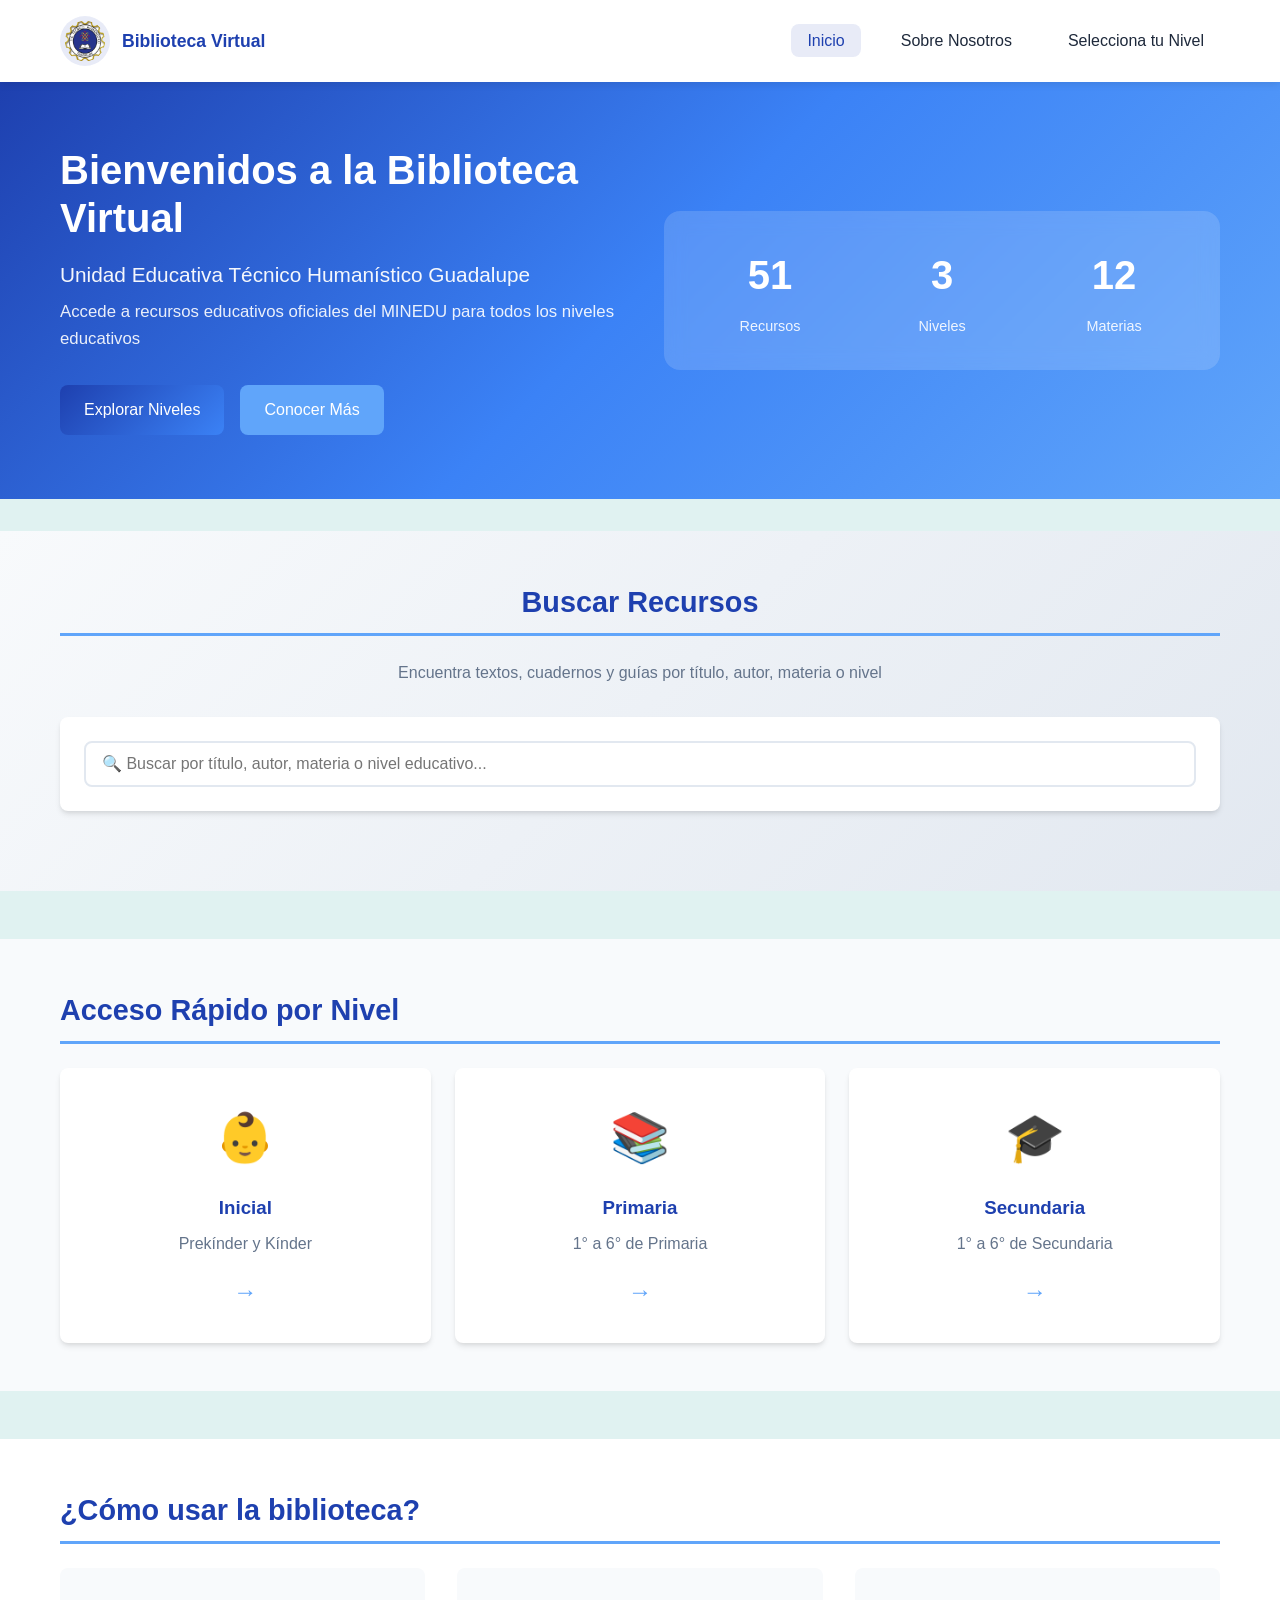
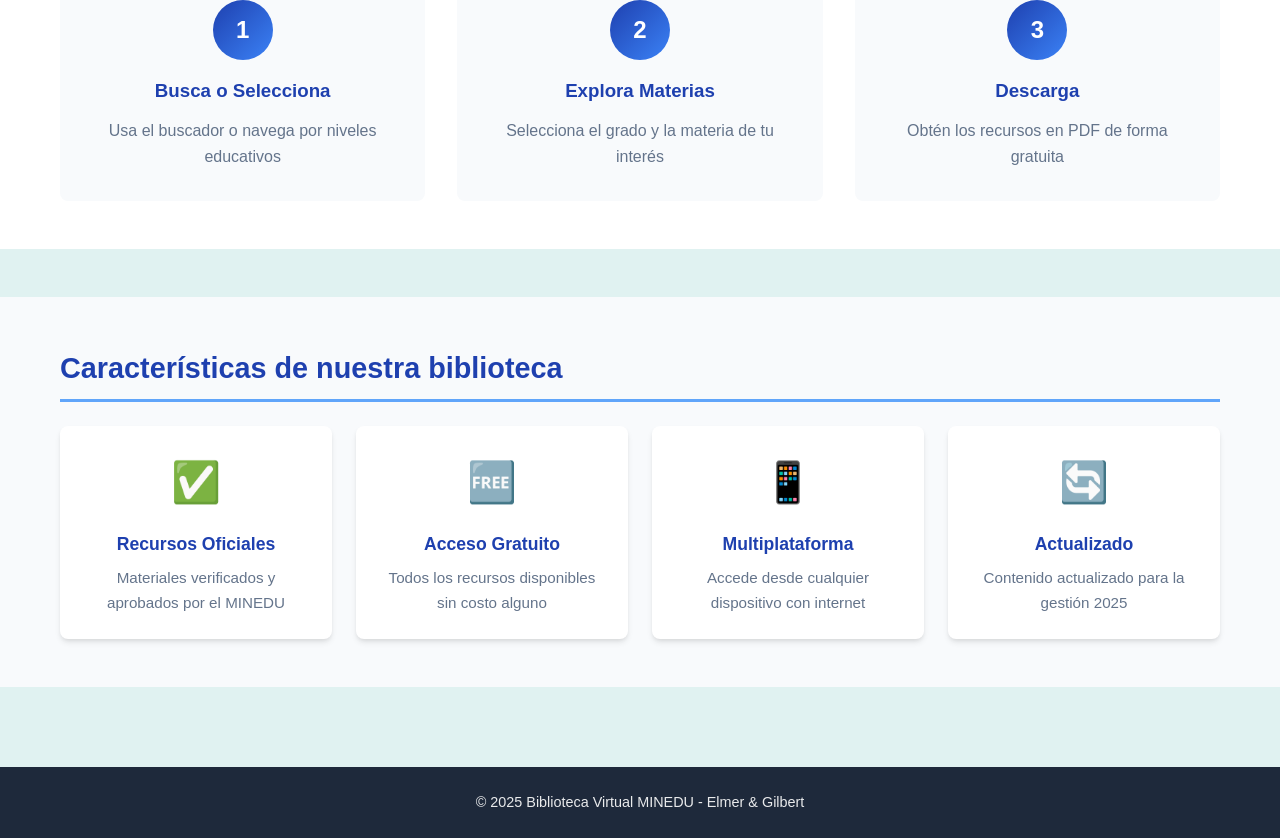
==== biblioteca-colegio/pages/inicio.html @ dfa67192 "rutas nuevas separadas" ====
<!DOCTYPE html>
<html lang="es">
<head>
    <meta charset="UTF-8">
    <meta name="viewport" content="width=device-width, initial-scale=1.0">
    <title>Inicio - Biblioteca Virtual MINEDU</title>
    <link rel="stylesheet" href="../src/css/styles.css">
    <link rel="stylesheet" href="../src/css/components.css">
    <link rel="stylesheet" href="../src/css/responsive.css">
    <link rel="stylesheet" href="../src/css/inicio.css">
</head>
<body>
    <nav class="main-nav">
        <div class="container">
            <div class="nav-content">
                <div class="brand">
                    <img src="../src/img/logocolegio.png" alt="Logo Guadalupe" class="nav-logo">
                    <span>Biblioteca Virtual</span>
                </div>
                <ul class="nav-menu">
                    <li><a href="inicio.html" class="active">Inicio</a></li>
                    <li><a href="nosotros.html">Sobre Nosotros</a></li>
                    <li><a href="selecciona-tu-nivel.html">Selecciona tu Nivel</a></li>
                </ul>
            </div>
        </div>
    </nav>

    <header class="hero-header">
        <div class="container">
            <div class="hero-content">
                <div class="hero-text">
                    <h1>Bienvenidos a la Biblioteca Virtual</h1>
                    <p class="hero-subtitle">Unidad Educativa Técnico Humanístico Guadalupe</p>
                    <p class="hero-description">Accede a recursos educativos oficiales del MINEDU para todos los niveles educativos</p>
                    <div class="hero-buttons">
                        <a href="selecciona-tu-nivel.html" class="btn btn-primary">Explorar Niveles</a>
                        <a href="nosotros.html" class="btn btn-secondary">Conocer Más</a>
                    </div>
                </div>
                <div class="hero-image">
                    <div class="stats-preview">
                        <div class="stat-item">
                            <span class="stat-number" id="totalResources">0</span>
                            <span class="stat-label">Recursos</span>
                        </div>
                        <div class="stat-item">
                            <span class="stat-number">3</span>
                            <span class="stat-label">Niveles</span>
                        </div>
                        <div class="stat-item">
                            <span class="stat-number" id="totalSubjects">0</span>
                            <span class="stat-label">Materias</span>
                        </div>
                    </div>
                </div>
            </div>
        </div>
    </header>

    <main class="main-content">
        <!-- Buscador Global -->
        <section class="search-section">
            <div class="container">
                <h2>Buscar Recursos</h2>
                <p class="section-subtitle">Encuentra textos, cuadernos y guías por título, autor, materia o nivel</p>
                <div class="search-box">
                    <input 
                        type="text" 
                        id="globalSearchInput" 
                        class="search-input" 
                        placeholder="🔍 Buscar por título, autor, materia o nivel educativo..."
                    >
                </div>
                <div id="searchResults" class="search-results-container" style="display: none;">
                    <h3>Resultados de búsqueda (<span id="resultsCount">0</span>)</h3>
                    <div class="materials-grid" id="searchResultsGrid">
                        <!-- Los resultados se cargarán dinámicamente aquí -->
                    </div>
                </div>
            </div>
        </section>

        <!-- Accesos Rápidos -->
        <section class="quick-access">
            <div class="container">
                <h2>Acceso Rápido por Nivel</h2>
                <div class="quick-grid">
                    <a href="inicial.html" class="quick-card">
                        <div class="quick-icon">👶</div>
                        <h3>Inicial</h3>
                        <p>Prekínder y Kínder</p>
                        <span class="quick-arrow">→</span>
                    </a>
                    <a href="primaria.html" class="quick-card">
                        <div class="quick-icon">📚</div>
                        <h3>Primaria</h3>
                        <p>1° a 6° de Primaria</p>
                        <span class="quick-arrow">→</span>
                    </a>
                    <a href="secundaria.html" class="quick-card">
                        <div class="quick-icon">🎓</div>
                        <h3>Secundaria</h3>
                        <p>1° a 6° de Secundaria</p>
                        <span class="quick-arrow">→</span>
                    </a>
                </div>
            </div>
        </section>

        <!-- Cómo usar -->
        <section class="how-to-use">
            <div class="container">
                <h2>¿Cómo usar la biblioteca?</h2>
                <div class="steps-grid">
                    <div class="step-card">
                        <div class="step-number">1</div>
                        <h3>Busca o Selecciona</h3>
                        <p>Usa el buscador o navega por niveles educativos</p>
                    </div>
                    <div class="step-card">
                        <div class="step-number">2</div>
                        <h3>Explora Materias</h3>
                        <p>Selecciona el grado y la materia de tu interés</p>
                    </div>
                    <div class="step-card">
                        <div class="step-number">3</div>
                        <h3>Descarga</h3>
                        <p>Obtén los recursos en PDF de forma gratuita</p>
                    </div>
                </div>
            </div>
        </section>

        <!-- Características -->
        <section class="features">
            <div class="container">
                <h2>Características de nuestra biblioteca</h2>
                <div class="features-grid">
                    <div class="feature-card">
                        <span class="feature-icon">✅</span>
                        <h3>Recursos Oficiales</h3>
                        <p>Materiales verificados y aprobados por el MINEDU</p>
                    </div>
                    <div class="feature-card">
                        <span class="feature-icon">🆓</span>
                        <h3>Acceso Gratuito</h3>
                        <p>Todos los recursos disponibles sin costo alguno</p>
                    </div>
                    <div class="feature-card">
                        <span class="feature-icon">📱</span>
                        <h3>Multiplataforma</h3>
                        <p>Accede desde cualquier dispositivo con internet</p>
                    </div>
                    <div class="feature-card">
                        <span class="feature-icon">🔄</span>
                        <h3>Actualizado</h3>
                        <p>Contenido actualizado para la gestión 2025</p>
                    </div>
                </div>
            </div>
        </section>
    </main>

    <footer class="footer">
        <div class="container">
            <p>&copy; 2025 Biblioteca Virtual MINEDU - Elmer & Gilbert</p>
        </div>
    </footer>

    <script src="../src/js/main.js"></script>
    <script src="../src/js/navigation.js"></script>
    <script src="../src/js/resources.js"></script>
    <script src="../src/js/search.js"></script>
    <script>
        // Calcular estadísticas
        document.addEventListener('DOMContentLoaded', async function() {
            await loadResources();
            
            if (resourcesData) {
                let totalMaterials = 0;
                const subjects = new Set();
                
                for (const nivel in resourcesData) {
                    for (const grado in resourcesData[nivel]) {
                        for (const materia in resourcesData[nivel][grado]) {
                            subjects.add(materia);
                            const materialesArray = resourcesData[nivel][grado][materia].materiales;
                            totalMaterials += materialesArray.length;
                        }
                    }
                }
                
                animateNumber(document.getElementById('totalResources'), totalMaterials);
                animateNumber(document.getElementById('totalSubjects'), subjects.size);
            }
        });

        function animateNumber(element, target) {
            if (!element) return;
            let current = 0;
            const increment = Math.ceil(target / 50);
            const timer = setInterval(() => {
                current += increment;
                if (current >= target) {
                    element.textContent = target;
                    clearInterval(timer);
                } else {
                    element.textContent = current;
                }
            }, 30);
        }
    </script>
</body>
</html>
---- biblioteca-colegio/src/css/styles.css ----
/* Reset y estilos base */
* {
    margin: 0;
    padding: 0;
    box-sizing: border-box;
}

:root {
    --primary-color: #1e40af;
    --secondary-color: #3b82f6;
    --accent-color: #60a5fa;
    --dark-color: #1e293b;
    --light-color: #f8fafc;
    --gray-color: #64748b;
    --success-color: #10b981;
    --warning-color: #f59e0b;
    --danger-color: #ef4444;
    --border-radius: 8px;
    --box-shadow: 0 4px 6px -1px rgba(0, 0, 0, 0.1), 0 2px 4px -1px rgba(0, 0, 0, 0.06);
    --transition: all 0.3s ease;
}

body {
    font-family: 'Segoe UI', Tahoma, Geneva, Verdana, sans-serif;
    line-height: 1.6;
    color: var(--dark-color);
    background-color: #e0f2f1;
    min-height: 100vh;
    display: flex;
    flex-direction: column;
}

.container {
    max-width: 1200px;
    margin: 0 auto;
    padding: 0 20px;
}

/* Header */
.header {
    background: linear-gradient(135deg, #1e40af 0%, #3b82f6 100%);
    color: white;
    padding: 2rem 0;
    box-shadow: var(--box-shadow);
}

.header h1 {
    font-size: 2rem;
    margin-bottom: 0.5rem;
    font-weight: 700;
}

.header .subtitle {
    font-size: 1rem;
    opacity: 0.9;
    font-weight: 300;
}
.header-content {
    display: flex;
    align-items: center;
    gap: 1.5rem;
}

.header-logo {
    width: 80px;
    height: 80px;
    object-fit: contain;
    background-color: rgba(255, 255, 255, 0.9);
    border-radius: 50%;
    padding: 0.5rem;
    box-shadow: 0 4px 6px rgba(0, 0, 0, 0.1);
}

.header-text {
    flex: 1;
}



/* Breadcrumb */
.breadcrumb {
    background-color: white;
    padding: 1rem 0;
    border-bottom: 1px solid #e2e8f0;
    font-size: 0.9rem;
}

.breadcrumb a {
    color: var(--primary-color);
    text-decoration: none;
    transition: var(--transition);
}

.breadcrumb a:hover {
    color: var(--secondary-color);
    text-decoration: underline;
}

.breadcrumb span {
    color: var(--gray-color);
}

/* Main Content */
.main-content {
    flex: 1;
    padding: 2rem 0;
}

section {
    margin-bottom: 3rem;
}

section h2 {
    font-size: 1.8rem;
    color: var(--primary-color);
    margin-bottom: 1.5rem;
    padding-bottom: 0.5rem;
    border-bottom: 3px solid var(--accent-color);
}

/* About Section */
.about-section {
    background-color: white;
    padding: 2rem;
    border-radius: var(--border-radius);
    box-shadow: var(--box-shadow);
    margin-bottom: 2rem;
}

.about-section p {
    margin-bottom: 1rem;
    color: var(--gray-color);
    text-align: justify;
}

.about-section strong {
    color: var(--primary-color);
}

/* Grids */
.levels-grid,
.courses-grid,
.subjects-grid {
    display: grid;
    grid-template-columns: repeat(auto-fit, minmax(280px, 1fr));
    gap: 1.5rem;
    margin-bottom: 2rem;
}

/* Cards */
.level-card,
.course-card,
.subject-card {
    background-color: white;
    border-radius: var(--border-radius);
    padding: 2rem;
    box-shadow: var(--box-shadow);
    transition: var(--transition);
    border-left: 4px solid var(--accent-color);
}

.level-card:hover,
.course-card:hover,
.subject-card:hover {
    transform: translateY(-5px);
    box-shadow: 0 10px 15px -3px rgba(0, 0, 0, 0.1), 0 4px 6px -2px rgba(0, 0, 0, 0.05);
    border-left-color: var(--primary-color);
}

.level-card h3,
.course-card h3,
.subject-card h3 {
    font-size: 1.5rem;
    color: var(--primary-color);
    margin-bottom: 1rem;
}

.level-card p,
.course-card p,
.subject-card p {
    color: var(--gray-color);
    margin-bottom: 1.5rem;
    min-height: 60px;
}

/* Search Box */
.search-box {
    background-color: white;
    padding: 1.5rem;
    border-radius: var(--border-radius);
    box-shadow: var(--box-shadow);
    margin-bottom: 2rem;
}

.search-input {
    width: 100%;
    padding: 0.75rem 1rem;
    border: 2px solid #e2e8f0;
    border-radius: var(--border-radius);
    font-size: 1rem;
    transition: var(--transition);
}

.search-input:focus {
    outline: none;
    border-color: var(--primary-color);
    box-shadow: 0 0 0 3px rgba(30, 64, 175, 0.1);
}

/* Material Cards */
.materials-grid {
    display: grid;
    grid-template-columns: repeat(auto-fill, minmax(320px, 1fr));
    gap: 1.5rem;
    margin-bottom: 2rem;
}

.material-card {
    background-color: white;
    border-radius: var(--border-radius);
    overflow: hidden;
    box-shadow: var(--box-shadow);
    transition: var(--transition);
    display: flex;
    flex-direction: column;
}

.material-card:hover {
    transform: translateY(-3px);
    box-shadow: 0 10px 15px -3px rgba(0, 0, 0, 0.1), 0 4px 6px -2px rgba(0, 0, 0, 0.05);
}

.material-header {
    background: linear-gradient(135deg, var(--primary-color) 0%, var(--secondary-color) 100%);
    color: white;
    padding: 1.5rem;
}

.material-header h3 {
    font-size: 1.2rem;
    margin-bottom: 0.5rem;
}

.material-type {
    display: inline-block;
    background-color: rgba(255, 255, 255, 0.2);
    padding: 0.25rem 0.75rem;
    border-radius: 20px;
    font-size: 0.85rem;
    font-weight: 500;
}

.material-body {
    padding: 1.5rem;
    flex: 1;
}

.material-description {
    color: var(--gray-color);
    margin-bottom: 1rem;
    line-height: 1.6;
}

.material-info {
    display: flex;
    flex-direction: column;
    gap: 0.5rem;
    padding: 1rem;
    background-color: var(--light-color);
    border-radius: var(--border-radius);
    font-size: 0.9rem;
}

.material-info span {
    color: var(--gray-color);
}

.material-info strong {
    color: var(--dark-color);
}

.material-footer {
    padding: 1rem 1.5rem;
    border-top: 1px solid #e2e8f0;
}

/* No Results */
.no-results {
    text-align: center;
    padding: 3rem;
    background-color: white;
    border-radius: var(--border-radius);
    box-shadow: var(--box-shadow);
}

.no-results p {
    color: var(--gray-color);
    font-size: 1.1rem;
}

/* Back Button Container */
.back-button-container {
    margin-top: 2rem;
    text-align: center;
}

/* Footer */
.footer {
    background-color: var(--dark-color);
    color: white;
    padding: 1.5rem 0;
    text-align: center;
    margin-top: auto;
}

.footer p {
    margin: 0;
    font-size: 0.9rem;
    opacity: 0.9;
}

/* Loading Spinner */
.loading {
    text-align: center;
    padding: 3rem;
}

.spinner {
    border: 4px solid #f3f4f6;
    border-top: 4px solid var(--primary-color);
    border-radius: 50%;
    width: 50px;
    height: 50px;
    animation: spin 1s linear infinite;
    margin: 0 auto;
}

@keyframes spin {
    0% { transform: rotate(0deg); }
    100% { transform: rotate(360deg); }
}

/* Subject Cards con iconos y colores */
.subject-card {
    position: relative;
    overflow: hidden;
}

.subject-card::before {
    content: '';
    position: absolute;
    top: 0;
    left: 0;
    width: 100%;
    height: 5px;
    background: linear-gradient(135deg, var(--primary-color) 0%, var(--secondary-color) 100%);
}

.subject-icon {
    font-size: 3rem;
    margin-bottom: 1rem;
    display: block;
    text-align: center;
}

.subject-card[data-subject="Lenguaje"] .subject-icon {
    color: #8b5cf6;
}

.subject-card[data-subject="Matemática"] .subject-icon {
    color: #3b82f6;
}

.subject-card[data-subject="Ciencias Naturales"] .subject-icon {
    color: #10b981;
}

.subject-card[data-subject="Ciencias Sociales"] .subject-icon {
    color: #f59e0b;
}

.subject-card[data-subject="Inglés"] .subject-icon {
    color: #ef4444;
}

.subject-description {
    color: var(--gray-color);
    font-size: 0.9rem;
    margin-bottom: 1rem;
    line-height: 1.5;
}

.subject-materials-count {
    display: inline-block;
    background-color: var(--light-color);
    color: var(--primary-color);
    padding: 0.25rem 0.75rem;
    border-radius: 20px;
    font-size: 0.85rem;
    font-weight: 500;
    margin-bottom: 1rem;
}


/* Search Section */
.search-section {
    padding: 2rem 0;
    background: linear-gradient(135deg, #f8fafc 0%, #e2e8f0 100%);
}

.search-section h2 {
    text-align: center;
    margin-bottom: 1.5rem;
    color: var(--primary-color);
}

.search-results-container {
    margin-top: 2rem;
    animation: fadeIn 0.3s ease-in;
}

.search-results-container h3 {
    color: var(--dark-color);
    margin-bottom: 1.5rem;
    font-size: 1.5rem;
}

#resultsCount {
    color: var(--primary-color);
    font-weight: 700;
}

/* Material Breadcrumb - Para mostrar nivel y materia en resultados */
.material-breadcrumb {
    display: flex;
    flex-wrap: wrap;
    gap: 0.5rem;
    margin-bottom: 1rem;
}

.material-badge {
    display: inline-flex;
    align-items: center;
    gap: 0.25rem;
    padding: 0.25rem 0.75rem;
    border-radius: 20px;
    font-size: 0.85rem;
    font-weight: 600;
    white-space: nowrap;
}

/* Botones pequeños */
.btn-sm {
    padding: 0.5rem 1rem;
    font-size: 0.9rem;
}

/* Material Footer con múltiples botones */
.material-footer {
    display: flex;
    gap: 0.5rem;
    flex-wrap: wrap;
}

.material-footer .btn {
    flex: 1;
    min-width: 120px;
}

/* Animation */
@keyframes fadeIn {
    from {
        opacity: 0;
        transform: translateY(-10px);
    }
    to {
        opacity: 1;
        transform: translateY(0);
    }
}
---- biblioteca-colegio/src/css/components.css ----
/* Buttons */
.btn {
    display: inline-flex;
    align-items: center;
    justify-content: center;
    gap: 0.5rem;
    padding: 0.75rem 1.5rem;
    border: none;
    border-radius: var(--border-radius);
    font-size: 1rem;
    font-weight: 500;
    cursor: pointer;
    transition: var(--transition);
    text-decoration: none;
    font-family: inherit;
}

.btn:disabled {
    opacity: 0.5;
    cursor: not-allowed;
}

.btn-primary {
    background: linear-gradient(135deg, var(--primary-color) 0%, var(--secondary-color) 100%);
    color: white;
}

.btn-primary:hover:not(:disabled) {
    background: linear-gradient(135deg, #1e3a8a 0%, var(--primary-color) 100%);
    transform: translateY(-2px);
    box-shadow: 0 4px 6px -1px rgba(30, 64, 175, 0.3);
}

.btn-secondary {
    background-color: var(--accent-color);
    color: white;
}

.btn-secondary:hover:not(:disabled) {
    background-color: var(--secondary-color);
    transform: translateY(-2px);
}

.btn-download {
    background: linear-gradient(135deg, var(--success-color) 0%, #059669 100%);
    color: white;
    width: 100%;
}

.btn-download:hover:not(:disabled) {
    background: linear-gradient(135deg, #059669 0%, #047857 100%);
    transform: translateY(-2px);
}

.btn-download span {
    font-size: 1.2rem;
}

.btn-back {
    background-color: var(--gray-color);
    color: white;
}

.btn-back:hover:not(:disabled) {
    background-color: var(--dark-color);
}

/* Badges */
.badge {
    display: inline-block;
    padding: 0.25rem 0.75rem;
    border-radius: 20px;
    font-size: 0.85rem;
    font-weight: 500;
}

.badge-primary {
    background-color: var(--primary-color);
    color: white;
}

.badge-secondary {
    background-color: var(--accent-color);
    color: white;
}

.badge-success {
    background-color: var(--success-color);
    color: white;
}

.badge-warning {
    background-color: var(--warning-color);
    color: white;
}

.badge-danger {
    background-color: var(--danger-color);
    color: white;
}

/* Alert */
.alert {
    padding: 1rem 1.5rem;
    border-radius: var(--border-radius);
    margin-bottom: 1rem;
    border-left: 4px solid;
}

.alert-info {
    background-color: #dbeafe;
    border-color: var(--primary-color);
    color: var(--primary-color);
}

.alert-success {
    background-color: #d1fae5;
    border-color: var(--success-color);
    color: #065f46;
}

.alert-warning {
    background-color: #fef3c7;
    border-color: var(--warning-color);
    color: #92400e;
}

.alert-danger {
    background-color: #fee2e2;
    border-color: var(--danger-color);
    color: #991b1b;
}

/* Modal */
.modal {
    display: none;
    position: fixed;
    z-index: 1000;
    left: 0;
    top: 0;
    width: 100%;
    height: 100%;
    background-color: rgba(0, 0, 0, 0.5);
    animation: fadeIn 0.3s ease;
}

.modal.active {
    display: flex;
    align-items: center;
    justify-content: center;
}

.modal-content {
    background-color: white;
    padding: 2rem;
    border-radius: var(--border-radius);
    max-width: 600px;
    width: 90%;
    max-height: 80vh;
    overflow-y: auto;
    animation: slideIn 0.3s ease;
}

.modal-header {
    display: flex;
    justify-content: space-between;
    align-items: center;
    margin-bottom: 1.5rem;
    padding-bottom: 1rem;
    border-bottom: 2px solid #e2e8f0;
}

.modal-header h2 {
    margin: 0;
    color: var(--primary-color);
}

.modal-close {
    background: none;
    border: none;
    font-size: 1.5rem;
    cursor: pointer;
    color: var(--gray-color);
    transition: var(--transition);
}

.modal-close:hover {
    color: var(--danger-color);
}

.modal-body {
    margin-bottom: 1.5rem;
}

.modal-footer {
    display: flex;
    justify-content: flex-end;
    gap: 1rem;
    padding-top: 1rem;
    border-top: 1px solid #e2e8f0;
}

/* Tooltip */
.tooltip {
    position: relative;
    display: inline-block;
}

.tooltip .tooltip-text {
    visibility: hidden;
    background-color: var(--dark-color);
    color: white;
    text-align: center;
    padding: 0.5rem 1rem;
    border-radius: var(--border-radius);
    position: absolute;
    z-index: 1;
    bottom: 125%;
    left: 50%;
    transform: translateX(-50%);
    white-space: nowrap;
    opacity: 0;
    transition: var(--transition);
}

.tooltip:hover .tooltip-text {
    visibility: visible;
    opacity: 1;
}

/* Progress Bar */
.progress {
    background-color: #e2e8f0;
    border-radius: 20px;
    height: 20px;
    overflow: hidden;
}

.progress-bar {
    background: linear-gradient(135deg, var(--primary-color) 0%, var(--secondary-color) 100%);
    height: 100%;
    transition: width 0.3s ease;
    display: flex;
    align-items: center;
    justify-content: center;
    color: white;
    font-size: 0.75rem;
    font-weight: 500;
}

/* Animations */
@keyframes fadeIn {
    from {
        opacity: 0;
    }
    to {
        opacity: 1;
    }
}

@keyframes slideIn {
    from {
        transform: translateY(-50px);
        opacity: 0;
    }
    to {
        transform: translateY(0);
        opacity: 1;
    }
}

@keyframes pulse {
    0%, 100% {
        opacity: 1;
    }
    50% {
        opacity: 0.5;
    }
}

.pulse {
    animation: pulse 2s cubic-bezier(0.4, 0, 0.6, 1) infinite;
}
---- biblioteca-colegio/src/css/responsive.css ----
/* Tablet (768px) */
@media (max-width: 768px) {
    .header h1 {
        font-size: 1.5rem;
    }

        .header-logo {
        width: 60px;
        height: 60px;
    }

    .header .subtitle {
        font-size: 0.9rem;
    }
        .search-section h2 {
        font-size: 1.5rem;
    }
    
    .search-results-container h3 {
        font-size: 1.25rem;
    }
    
    .material-breadcrumb {
        flex-direction: column;
    }
    
    .material-badge {
        width: fit-content;
    }
    
    .material-footer {
        flex-direction: column;
    }
    
    .material-footer .btn {
        width: 100%;
        min-width: unset;
    }

    section h2 {
        font-size: 1.5rem;
    }

    .levels-grid,
    .courses-grid,
    .subjects-grid {
        grid-template-columns: repeat(auto-fit, minmax(250px, 1fr));
        gap: 1rem;
    }

    .materials-grid {
        grid-template-columns: 1fr;
    }

    .level-card,
    .course-card,
    .subject-card {
        padding: 1.5rem;
    }

    .level-card h3,
    .course-card h3,
    .subject-card h3 {
        font-size: 1.25rem;
    }

    .material-header h3 {
        font-size: 1.1rem;
    }

    .btn {
        padding: 0.65rem 1.25rem;
        font-size: 0.95rem;
    }

    .modal-content {
        width: 95%;
        padding: 1.5rem;
    }
}

/* Mobile (480px) */
@media (max-width: 480px) {
    .container {
        padding: 0 15px;
    }

        .header-logo {
        width: 70px;
        height: 70px;
    }

        .search-section {
        padding: 1.5rem 0;
    }
    
    .search-section h2 {
        font-size: 1.25rem;
    }

    .header {
        padding: 1.5rem 0;
    }

    .header h1 {
        font-size: 1.25rem;
    }

    .header .subtitle {
        font-size: 0.85rem;
    }

    .breadcrumb {
        font-size: 0.8rem;
        padding: 0.75rem 0;
    }

    .main-content {
        padding: 1.5rem 0;
    }

    section {
        margin-bottom: 2rem;
    }

    section h2 {
        font-size: 1.3rem;
        margin-bottom: 1rem;
    }

    .about-section {
        padding: 1.5rem;
    }

    .levels-grid,
    .courses-grid,
    .subjects-grid {
        grid-template-columns: 1fr;
        gap: 1rem;
    }

    .level-card,
    .course-card,
    .subject-card {
        padding: 1.25rem;
    }

    .level-card h3,
    .course-card h3,
    .subject-card h3 {
        font-size: 1.15rem;
    }

    .level-card p,
    .course-card p,
    .subject-card p {
        font-size: 0.9rem;
        min-height: auto;
    }

    .search-box {
        padding: 1rem;
    }

    .search-input {
        padding: 0.65rem 0.85rem;
        font-size: 0.95rem;
    }

    .materials-grid {
        grid-template-columns: 1fr;
        gap: 1rem;
    }

    .material-header {
        padding: 1.25rem;
    }

    .material-header h3 {
        font-size: 1rem;
    }

    .material-type {
        font-size: 0.75rem;
        padding: 0.2rem 0.6rem;
    }

    .material-body {
        padding: 1.25rem;
    }

    .material-info {
        font-size: 0.85rem;
        padding: 0.85rem;
    }

    .material-footer {
        padding: 0.85rem 1.25rem;
    }

    .btn {
        padding: 0.6rem 1rem;
        font-size: 0.9rem;
    }

    .btn-download span {
        font-size: 1rem;
    }

    .modal-content {
        width: 95%;
        padding: 1.25rem;
        max-height: 85vh;
    }

    .modal-header h2 {
        font-size: 1.25rem;
    }

    .footer {
        padding: 1.25rem 0;
    }

    .footer p {
        font-size: 0.85rem;
    }
}

/* Landscape Mobile */
@media (max-width: 768px) and (orientation: landscape) {
    .header {
        padding: 1rem 0;
    }

    .main-content {
        padding: 1rem 0;
    }

    .material-card {
        max-height: 80vh;
        overflow-y: auto;
    }
}

/* Large Screens */
@media (min-width: 1400px) {
    .container {
        max-width: 1320px;
    }

    .levels-grid,
    .courses-grid,
    .subjects-grid {
        grid-template-columns: repeat(auto-fit, minmax(320px, 1fr));
    }

    .materials-grid {
        grid-template-columns: repeat(auto-fill, minmax(350px, 1fr));
    }
}

/* Print Styles */
@media print {
    .header,
    .breadcrumb,
    .footer,
    .btn,
    .search-box {
        display: none;
    }

    body {
        background-color: white;
    }

    .material-card {
        break-inside: avoid;
        page-break-inside: avoid;
    }
}
---- biblioteca-colegio/src/css/inicio.css ----
/* Navegación principal */
.main-nav {
    background-color: white;
    box-shadow: 0 2px 8px rgba(0, 0, 0, 0.1);
    position: sticky;
    top: 0;
    z-index: 100;
}

.nav-content {
    display: flex;
    justify-content: space-between;
    align-items: center;
    padding: 1rem 0;
}

.brand {
    display: flex;
    align-items: center;
    gap: 0.75rem;
    font-size: 1.1rem;
    font-weight: 700;
    color: var(--primary-color);
}

.nav-logo {
    width: 50px;
    height: 50px;
    object-fit: contain;
    border-radius: 50%;
    background-color: rgba(30, 64, 175, 0.1);
    padding: 0.3rem;
}

.nav-menu {
    display: flex;
    list-style: none;
    gap: 1.5rem;
    margin: 0;
}

.nav-menu a {
    text-decoration: none;
    color: var(--dark-color);
    font-weight: 500;
    padding: 0.5rem 1rem;
    border-radius: var(--border-radius);
    transition: var(--transition);
}

.nav-menu a:hover,
.nav-menu a.active {
    background-color: rgba(30, 64, 175, 0.1);
    color: var(--primary-color);
}

/* Hero Header */
.hero-header {
    background: linear-gradient(135deg, #1e40af 0%, #3b82f6 50%, #60a5fa 100%);
    color: white;
    padding: 4rem 0;
}

.hero-content {
    display: grid;
    grid-template-columns: 1fr 1fr;
    gap: 3rem;
    align-items: center;
}

.hero-text h1 {
    font-size: 2.5rem;
    margin-bottom: 1rem;
    line-height: 1.2;
}

.hero-subtitle {
    font-size: 1.3rem;
    margin-bottom: 0.5rem;
    opacity: 0.95;
}

.hero-description {
    font-size: 1.05rem;
    margin-bottom: 2rem;
    opacity: 0.9;
}

.hero-buttons {
    display: flex;
    gap: 1rem;
    flex-wrap: wrap;
}

.stats-preview {
    background: rgba(255, 255, 255, 0.15);
    backdrop-filter: blur(10px);
    border-radius: 16px;
    padding: 2rem;
    display: grid;
    grid-template-columns: repeat(3, 1fr);
    gap: 1.5rem;
}

.stat-item {
    text-align: center;
    display: flex;
    flex-direction: column;
    gap: 0.5rem;
}

.stat-number {
    font-size: 2.5rem;
    font-weight: 700;
    display: block;
}

.stat-label {
    font-size: 0.9rem;
    opacity: 0.9;
}

/* Search Section */
.search-section {
    padding: 3rem 0;
    background-color: white;
}

.section-subtitle {
    text-align: center;
    color: var(--gray-color);
    margin-bottom: 2rem;
}

/* Quick Access */
.quick-access {
    padding: 3rem 0;
    background-color: var(--light-color);
}

.quick-grid {
    display: grid;
    grid-template-columns: repeat(auto-fit, minmax(250px, 1fr));
    gap: 1.5rem;
}

.quick-card {
    background-color: white;
    padding: 2rem;
    border-radius: var(--border-radius);
    text-decoration: none;
    color: var(--dark-color);
    box-shadow: var(--box-shadow);
    transition: var(--transition);
    display: flex;
    flex-direction: column;
    align-items: center;
    text-align: center;
    position: relative;
    overflow: hidden;
}

.quick-card::before {
    content: '';
    position: absolute;
    top: 0;
    left: 0;
    right: 0;
    height: 4px;
    background: linear-gradient(90deg, var(--primary-color), var(--accent-color));
    transform: scaleX(0);
    transition: transform 0.3s ease;
}

.quick-card:hover::before {
    transform: scaleX(1);
}

.quick-card:hover {
    transform: translateY(-5px);
    box-shadow: 0 10px 20px rgba(0, 0, 0, 0.15);
}

.quick-icon {
    font-size: 3rem;
    margin-bottom: 1rem;
}

.quick-card h3 {
    color: var(--primary-color);
    margin-bottom: 0.5rem;
}

.quick-card p {
    color: var(--gray-color);
    margin-bottom: 1rem;
}

.quick-arrow {
    font-size: 1.5rem;
    color: var(--accent-color);
    margin-top: auto;
}

/* How to use */
.how-to-use {
    padding: 3rem 0;
    background-color: white;
}

.steps-grid {
    display: grid;
    grid-template-columns: repeat(auto-fit, minmax(250px, 1fr));
    gap: 2rem;
}

.step-card {
    text-align: center;
    padding: 2rem;
    background-color: var(--light-color);
    border-radius: var(--border-radius);
    transition: var(--transition);
}

.step-card:hover {
    transform: translateY(-3px);
    box-shadow: var(--box-shadow);
}

.step-number {
    width: 60px;
    height: 60px;
    background: linear-gradient(135deg, var(--primary-color), var(--secondary-color));
    color: white;
    border-radius: 50%;
    display: flex;
    align-items: center;
    justify-content: center;
    font-size: 1.5rem;
    font-weight: 700;
    margin: 0 auto 1rem;
}

.step-card h3 {
    color: var(--primary-color);
    margin-bottom: 0.75rem;
}

.step-card p {
    color: var(--gray-color);
}

/* Features */
.features {
    padding: 3rem 0;
    background-color: var(--light-color);
}

.features-grid {
    display: grid;
    grid-template-columns: repeat(auto-fit, minmax(220px, 1fr));
    gap: 1.5rem;
}

.feature-card {
    background-color: white;
    padding: 1.5rem;
    border-radius: var(--border-radius);
    box-shadow: var(--box-shadow);
    text-align: center;
}

.feature-icon {
    font-size: 2.5rem;
    display: block;
    margin-bottom: 1rem;
}

.feature-card h3 {
    color: var(--primary-color);
    margin-bottom: 0.5rem;
    font-size: 1.1rem;
}

.feature-card p {
    color: var(--gray-color);
    font-size: 0.95rem;
}

/* Responsive */
@media (max-width: 768px) {
    .nav-menu {
        gap: 0.75rem;
    }
    
    .nav-menu a {
        padding: 0.4rem 0.75rem;
        font-size: 0.9rem;
    }
    
    .hero-content {
        grid-template-columns: 1fr;
        gap: 2rem;
    }
    
    .hero-text h1 {
        font-size: 2rem;
    }
    
    .stats-preview {
        grid-template-columns: 1fr;
        gap: 1rem;
    }
    
    .hero-buttons {
        flex-direction: column;
    }
    
    .hero-buttons .btn {
        width: 100%;
    }
}

@media (max-width: 480px) {
    .brand {
        font-size: 0.95rem;
    }
    
    .nav-logo {
        width: 40px;
        height: 40px;
    }
    
    .nav-menu {
        gap: 0.5rem;
    }
    
    .nav-menu a {
        padding: 0.3rem 0.5rem;
        font-size: 0.85rem;
    }
    
    .hero-header {
        padding: 2.5rem 0;
    }
    
    .hero-text h1 {
        font-size: 1.75rem;
    }
    
    .hero-subtitle {
        font-size: 1.1rem;
    }
}
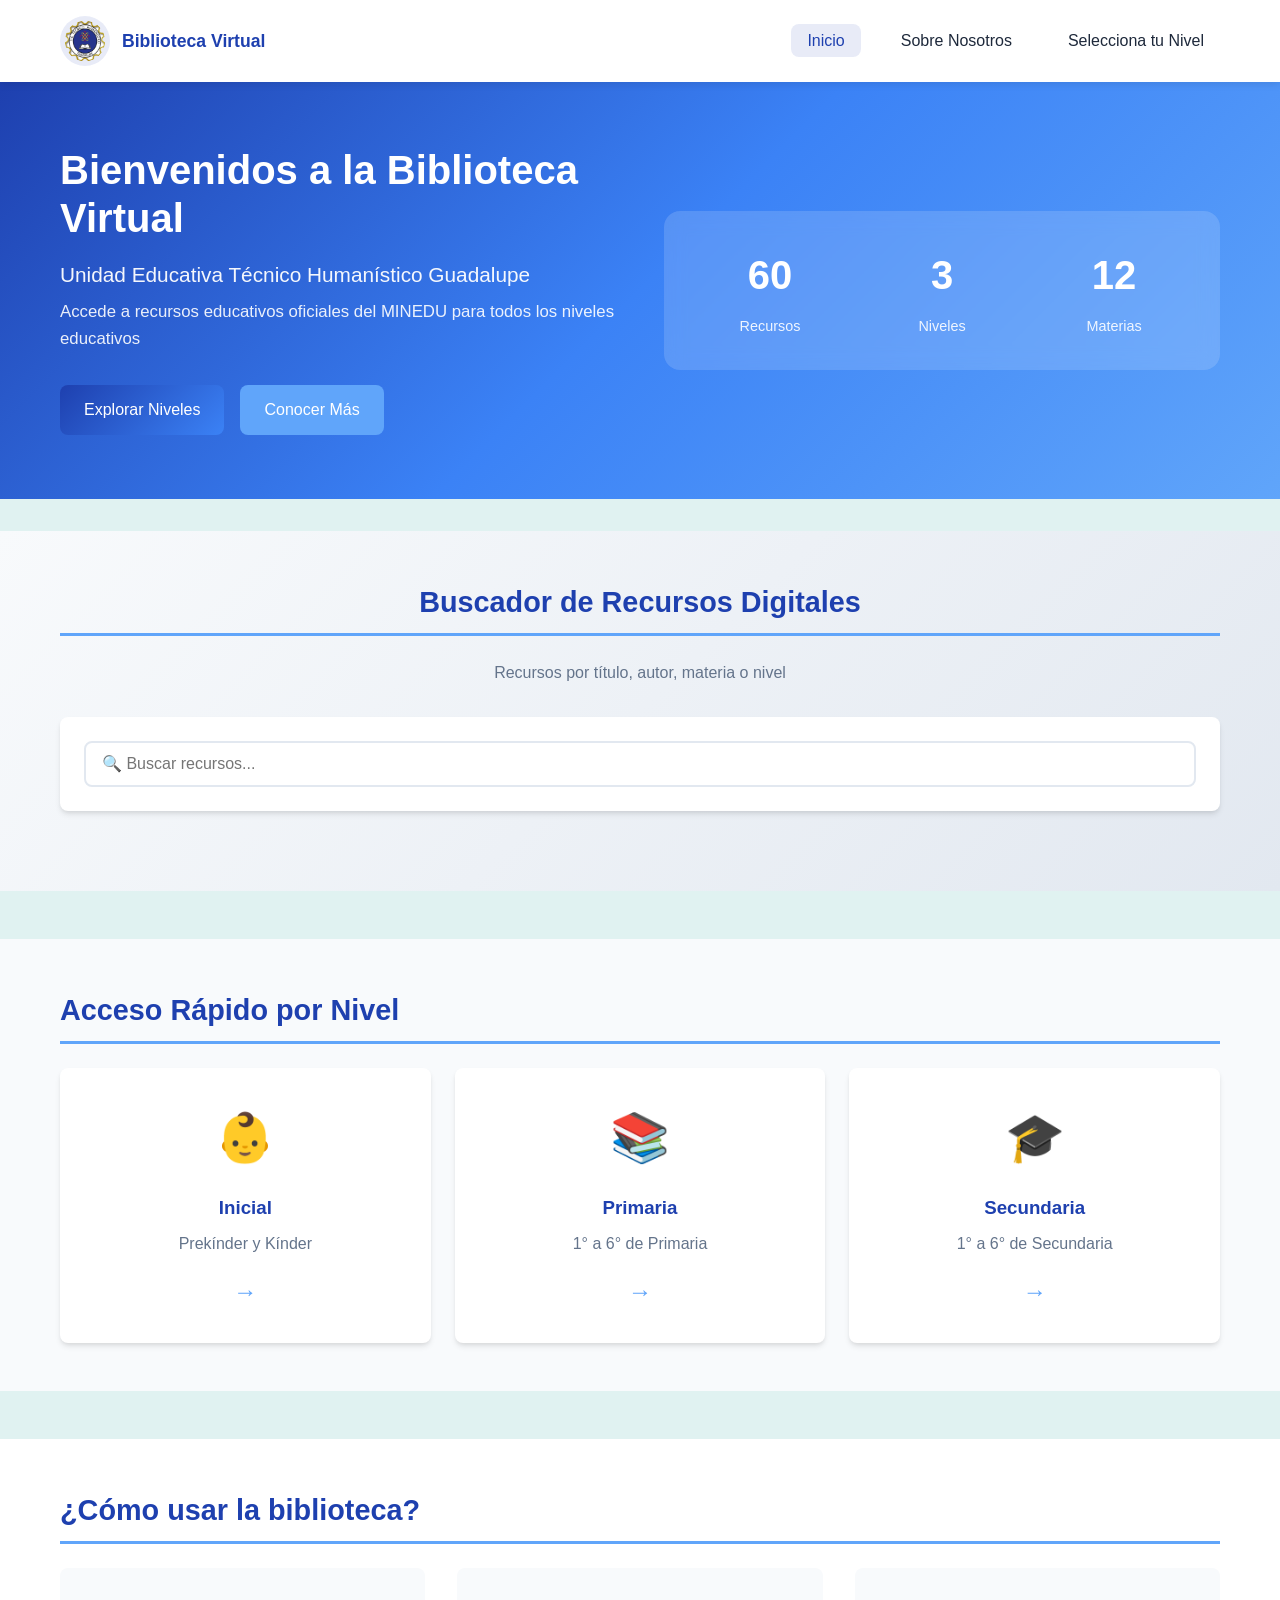
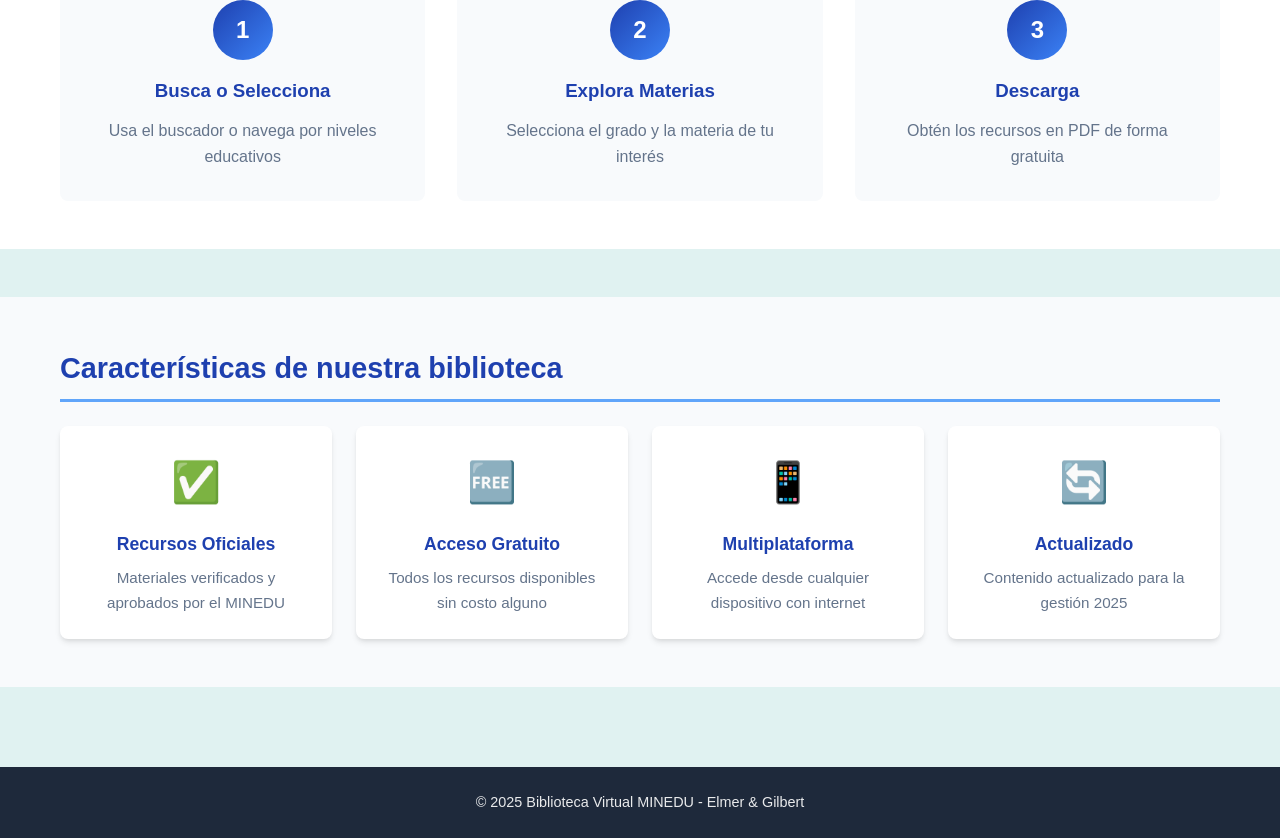
==== commit 5ed5cf7f: "libros para 1p y 6s" ====
--- a/biblioteca-colegio/pages/inicio.html
+++ b/biblioteca-colegio/pages/inicio.html
@@ -62,14 +62,14 @@
         <!-- Buscador Global -->
         <section class="search-section">
             <div class="container">
-                <h2>Buscar Recursos</h2>
-                <p class="section-subtitle">Encuentra textos, cuadernos y guías por título, autor, materia o nivel</p>
+                <h2>Buscador de Recursos Digitales</h2>
+                <p class="section-subtitle">Recursos por título, autor, materia o nivel</p>
                 <div class="search-box">
                     <input 
                         type="text" 
                         id="globalSearchInput" 
                         class="search-input" 
-                        placeholder="🔍 Buscar por título, autor, materia o nivel educativo..."
+                        placeholder="🔍 Buscar recursos..."
                     >
                 </div>
                 <div id="searchResults" class="search-results-container" style="display: none;">
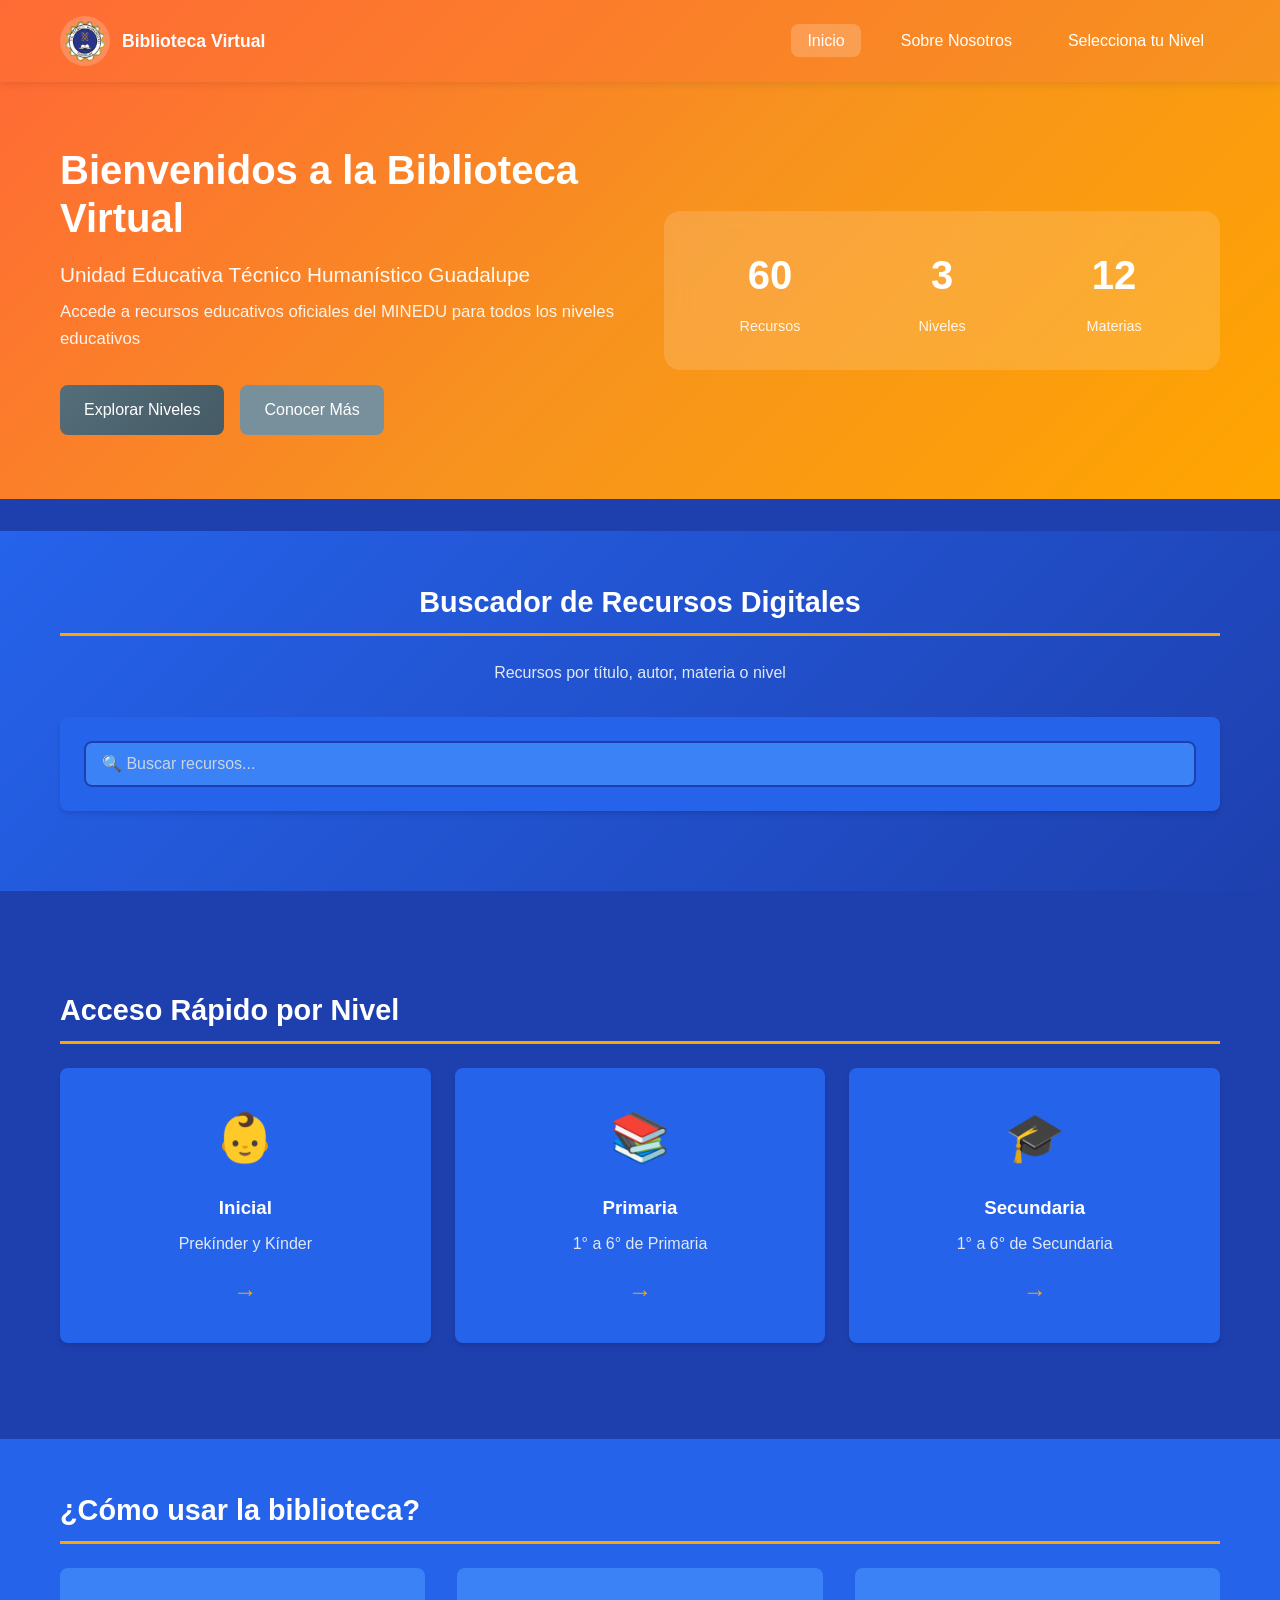
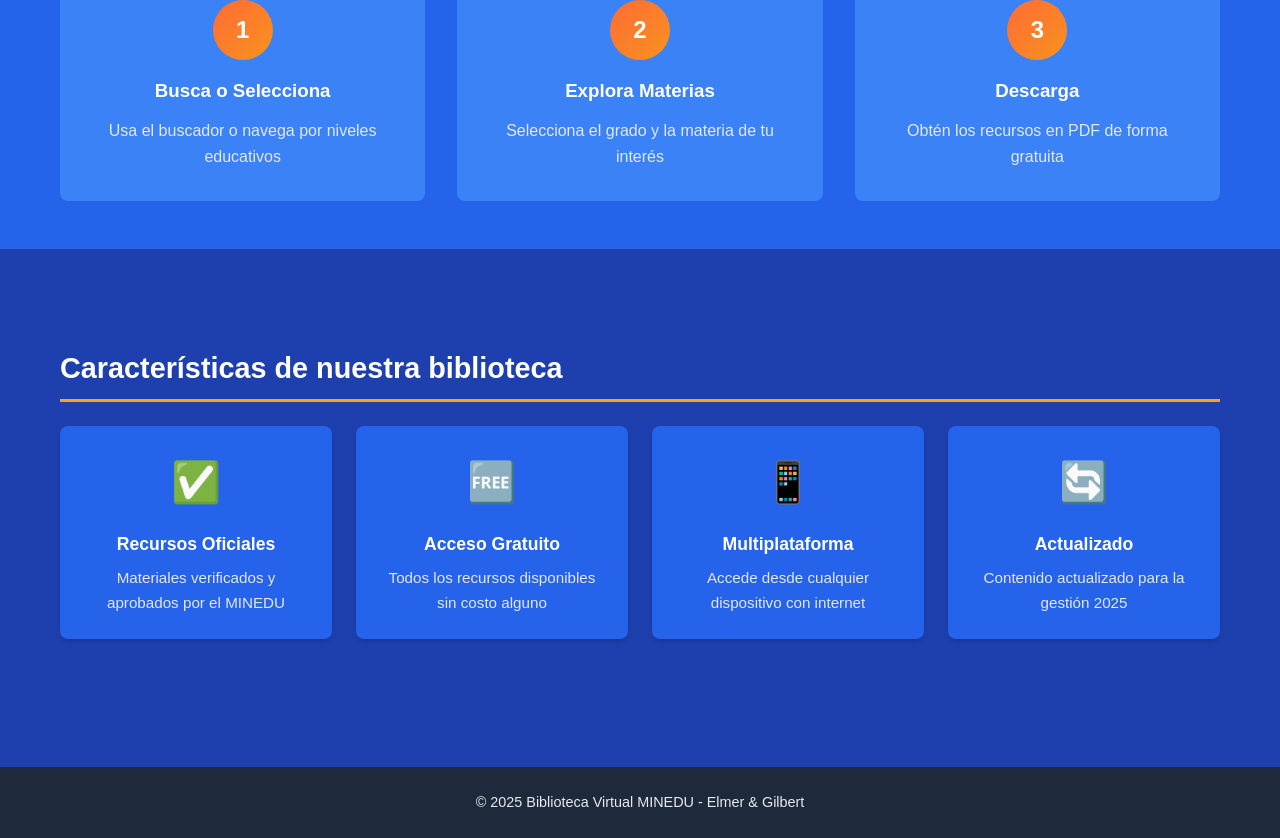
==== commit b5853baf: "colores listo" ====
--- a/biblioteca-colegio/pages/inicio.html
+++ b/biblioteca-colegio/pages/inicio.html
@@ -84,7 +84,7 @@
         <!-- Accesos Rápidos -->
         <section class="quick-access">
             <div class="container">
-                <h2>Acceso Rápido por Nivel</h2>
+                <h2 style="color: white;">Acceso Rápido por Nivel</h2>
                 <div class="quick-grid">
                     <a href="inicial.html" class="quick-card">
                         <div class="quick-icon">👶</div>
@@ -111,7 +111,7 @@
         <!-- Cómo usar -->
         <section class="how-to-use">
             <div class="container">
-                <h2>¿Cómo usar la biblioteca?</h2>
+                <h2 style="color: white;">¿Cómo usar la biblioteca?</h2>
                 <div class="steps-grid">
                     <div class="step-card">
                         <div class="step-number">1</div>
@@ -135,7 +135,7 @@
         <!-- Características -->
         <section class="features">
             <div class="container">
-                <h2>Características de nuestra biblioteca</h2>
+                <h2 style="color: white;">Características de nuestra biblioteca</h2>
                 <div class="features-grid">
                     <div class="feature-card">
                         <span class="feature-icon">✅</span>
--- a/biblioteca-colegio/src/css/styles.css
+++ b/biblioteca-colegio/src/css/styles.css
@@ -6,11 +6,11 @@
 }
 
 :root {
-    --primary-color: #1e40af;
-    --secondary-color: #3b82f6;
-    --accent-color: #60a5fa;
+    --primary-color: #ff6b35;
+    --secondary-color: #f7931e;
+    --accent-color: #ffa500;
     --dark-color: #1e293b;
-    --light-color: #f8fafc;
+    --light-color: #2563eb;
     --gray-color: #64748b;
     --success-color: #10b981;
     --warning-color: #f59e0b;
@@ -18,13 +18,18 @@
     --border-radius: 8px;
     --box-shadow: 0 4px 6px -1px rgba(0, 0, 0, 0.1), 0 2px 4px -1px rgba(0, 0, 0, 0.06);
     --transition: all 0.3s ease;
+    --blue-light: #3b82f6;
+    --blue-medium: #2563eb;
+    --blue-dark: #1e40af;
+    --gray-button: #546e7a;
+    --gray-button-hover: #455a64;
 }
 
 body {
     font-family: 'Segoe UI', Tahoma, Geneva, Verdana, sans-serif;
     line-height: 1.6;
-    color: var(--dark-color);
-    background-color: #e0f2f1;
+    color: white;
+    background-color: #1e40af;
     min-height: 100vh;
     display: flex;
     flex-direction: column;
@@ -38,7 +43,7 @@
 
 /* Header */
 .header {
-    background: linear-gradient(135deg, #1e40af 0%, #3b82f6 100%);
+    background: linear-gradient(135deg, #ff6b35 0%, #f7931e 100%);
     color: white;
     padding: 2rem 0;
     box-shadow: var(--box-shadow);
@@ -79,9 +84,9 @@
 
 /* Breadcrumb */
 .breadcrumb {
-    background-color: white;
+    background-color: var(--blue-medium);
     padding: 1rem 0;
-    border-bottom: 1px solid #e2e8f0;
+    border-bottom: 1px solid #1e40af;
     font-size: 0.9rem;
 }
 
@@ -97,7 +102,7 @@
 }
 
 .breadcrumb span {
-    color: var(--gray-color);
+    color: #cbd5e1;
 }
 
 /* Main Content */
@@ -112,7 +117,7 @@
 
 section h2 {
     font-size: 1.8rem;
-    color: var(--primary-color);
+    color: white;
     margin-bottom: 1.5rem;
     padding-bottom: 0.5rem;
     border-bottom: 3px solid var(--accent-color);
@@ -120,7 +125,7 @@
 
 /* About Section */
 .about-section {
-    background-color: white;
+    background-color: var(--blue-medium);
     padding: 2rem;
     border-radius: var(--border-radius);
     box-shadow: var(--box-shadow);
@@ -129,7 +134,7 @@
 
 .about-section p {
     margin-bottom: 1rem;
-    color: var(--gray-color);
+    color: #cbd5e1;
     text-align: justify;
 }
 
@@ -151,7 +156,7 @@
 .level-card,
 .course-card,
 .subject-card {
-    background-color: white;
+    background-color: var(--blue-light);
     border-radius: var(--border-radius);
     padding: 2rem;
     box-shadow: var(--box-shadow);
@@ -171,21 +176,21 @@
 .course-card h3,
 .subject-card h3 {
     font-size: 1.5rem;
-    color: var(--primary-color);
+    color: white;
     margin-bottom: 1rem;
 }
 
 .level-card p,
 .course-card p,
 .subject-card p {
-    color: var(--gray-color);
+    color: #e2e8f0;
     margin-bottom: 1.5rem;
     min-height: 60px;
 }
 
 /* Search Box */
 .search-box {
-    background-color: white;
+    background-color: var(--blue-medium);
     padding: 1.5rem;
     border-radius: var(--border-radius);
     box-shadow: var(--box-shadow);
@@ -195,16 +200,16 @@
 .search-input {
     width: 100%;
     padding: 0.75rem 1rem;
-    border: 2px solid #e2e8f0;
+    border: 2px solid #1e40af;
     border-radius: var(--border-radius);
     font-size: 1rem;
     transition: var(--transition);
-}
-
-.search-input:focus {
-    outline: none;
-    border-color: var(--primary-color);
-    box-shadow: 0 0 0 3px rgba(30, 64, 175, 0.1);
+    background-color: var(--blue-light);
+    color: white;
+}
+
+.search-input::placeholder {
+    color: #cbd5e1;
 }
 
 /* Material Cards */
@@ -216,7 +221,7 @@
 }
 
 .material-card {
-    background-color: white;
+    background-color: var(--blue-medium);
     border-radius: var(--border-radius);
     overflow: hidden;
     box-shadow: var(--box-shadow);
@@ -256,7 +261,7 @@
 }
 
 .material-description {
-    color: var(--gray-color);
+    color: #e2e8f0;
     margin-bottom: 1rem;
     line-height: 1.6;
 }
@@ -266,35 +271,35 @@
     flex-direction: column;
     gap: 0.5rem;
     padding: 1rem;
-    background-color: var(--light-color);
+    background-color: var(--blue-dark);
     border-radius: var(--border-radius);
     font-size: 0.9rem;
 }
 
 .material-info span {
-    color: var(--gray-color);
+    color: #cbd5e1;
 }
 
 .material-info strong {
-    color: var(--dark-color);
+    color: white;
 }
 
 .material-footer {
     padding: 1rem 1.5rem;
-    border-top: 1px solid #e2e8f0;
+    border-top: 1px solid #1e40af;
 }
 
 /* No Results */
 .no-results {
     text-align: center;
     padding: 3rem;
-    background-color: white;
+    background-color: var(--blue-medium);
     border-radius: var(--border-radius);
     box-shadow: var(--box-shadow);
 }
 
 .no-results p {
-    color: var(--gray-color);
+    color: #e2e8f0;
     font-size: 1.1rem;
 }
 
@@ -384,7 +389,7 @@
 }
 
 .subject-description {
-    color: var(--gray-color);
+    color: #e2e8f0;
     font-size: 0.9rem;
     margin-bottom: 1rem;
     line-height: 1.5;
@@ -405,13 +410,13 @@
 /* Search Section */
 .search-section {
     padding: 2rem 0;
-    background: linear-gradient(135deg, #f8fafc 0%, #e2e8f0 100%);
+    background: linear-gradient(135deg, #2563eb 0%, #1e40af 100%);
 }
 
 .search-section h2 {
     text-align: center;
     margin-bottom: 1.5rem;
-    color: var(--primary-color);
+    color: white;
 }
 
 .search-results-container {
@@ -420,13 +425,13 @@
 }
 
 .search-results-container h3 {
-    color: var(--dark-color);
+    color: white;
     margin-bottom: 1.5rem;
     font-size: 1.5rem;
 }
 
 #resultsCount {
-    color: var(--primary-color);
+    color: var(--accent-color);
     font-weight: 700;
 }
 
--- a/biblioteca-colegio/src/css/components.css
+++ b/biblioteca-colegio/src/css/components.css
@@ -21,23 +21,23 @@
 }
 
 .btn-primary {
-    background: linear-gradient(135deg, var(--primary-color) 0%, var(--secondary-color) 100%);
+    background: linear-gradient(135deg, #546e7a 0%, #455a64 100%);
     color: white;
 }
 
 .btn-primary:hover:not(:disabled) {
-    background: linear-gradient(135deg, #1e3a8a 0%, var(--primary-color) 100%);
+    background: linear-gradient(135deg, #455a64 0%, #37474f 100%);
     transform: translateY(-2px);
-    box-shadow: 0 4px 6px -1px rgba(30, 64, 175, 0.3);
+    box-shadow: 0 4px 6px -1px rgba(84, 110, 122, 0.3);
 }
 
 .btn-secondary {
-    background-color: var(--accent-color);
+    background-color: #78909c;
     color: white;
 }
 
 .btn-secondary:hover:not(:disabled) {
-    background-color: var(--secondary-color);
+    background-color: #546e7a;
     transform: translateY(-2px);
 }
 
@@ -57,12 +57,12 @@
 }
 
 .btn-back {
-    background-color: var(--gray-color);
+    background-color: #78909c;
     color: white;
 }
 
 .btn-back:hover:not(:disabled) {
-    background-color: var(--dark-color);
+    background-color: #546e7a;
 }
 
 /* Badges */
@@ -151,7 +151,7 @@
 }
 
 .modal-content {
-    background-color: white;
+    background-color: var(--blue-medium);
     padding: 2rem;
     border-radius: var(--border-radius);
     max-width: 600px;
@@ -167,12 +167,12 @@
     align-items: center;
     margin-bottom: 1.5rem;
     padding-bottom: 1rem;
-    border-bottom: 2px solid #e2e8f0;
+    border-bottom: 2px solid #1e40af;
 }
 
 .modal-header h2 {
     margin: 0;
-    color: var(--primary-color);
+    color: white;
 }
 
 .modal-close {
@@ -180,7 +180,7 @@
     border: none;
     font-size: 1.5rem;
     cursor: pointer;
-    color: var(--gray-color);
+    color: #cbd5e1;
     transition: var(--transition);
 }
 
@@ -197,7 +197,7 @@
     justify-content: flex-end;
     gap: 1rem;
     padding-top: 1rem;
-    border-top: 1px solid #e2e8f0;
+    border-top: 1px solid #1e40af;
 }
 
 /* Tooltip */
--- a/biblioteca-colegio/src/css/inicio.css
+++ b/biblioteca-colegio/src/css/inicio.css
@@ -1,6 +1,6 @@
 /* Navegación principal */
 .main-nav {
-    background-color: white;
+    background: linear-gradient(135deg, #ff6b35 0%, #f7931e 100%);
     box-shadow: 0 2px 8px rgba(0, 0, 0, 0.1);
     position: sticky;
     top: 0;
@@ -20,7 +20,7 @@
     gap: 0.75rem;
     font-size: 1.1rem;
     font-weight: 700;
-    color: var(--primary-color);
+    color: white;
 }
 
 .nav-logo {
@@ -28,7 +28,7 @@
     height: 50px;
     object-fit: contain;
     border-radius: 50%;
-    background-color: rgba(30, 64, 175, 0.1);
+    background-color: rgba(255, 255, 255, 0.2);
     padding: 0.3rem;
 }
 
@@ -41,7 +41,7 @@
 
 .nav-menu a {
     text-decoration: none;
-    color: var(--dark-color);
+    color: white;
     font-weight: 500;
     padding: 0.5rem 1rem;
     border-radius: var(--border-radius);
@@ -50,13 +50,13 @@
 
 .nav-menu a:hover,
 .nav-menu a.active {
-    background-color: rgba(30, 64, 175, 0.1);
-    color: var(--primary-color);
+    background-color: rgba(255, 255, 255, 0.2);
+    color: white;
 }
 
 /* Hero Header */
 .hero-header {
-    background: linear-gradient(135deg, #1e40af 0%, #3b82f6 50%, #60a5fa 100%);
+    background: linear-gradient(135deg, #ff6b35 0%, #f7931e 50%, #ffa500 100%);
     color: white;
     padding: 4rem 0;
 }
@@ -123,19 +123,19 @@
 /* Search Section */
 .search-section {
     padding: 3rem 0;
-    background-color: white;
+    background-color: var(--blue-medium);
 }
 
 .section-subtitle {
     text-align: center;
-    color: var(--gray-color);
+    color: #e2e8f0;
     margin-bottom: 2rem;
 }
 
 /* Quick Access */
 .quick-access {
     padding: 3rem 0;
-    background-color: var(--light-color);
+    background-color: var(--blue-dark);
 }
 
 .quick-grid {
@@ -145,11 +145,11 @@
 }
 
 .quick-card {
-    background-color: white;
+    background-color: var(--blue-medium);
     padding: 2rem;
     border-radius: var(--border-radius);
     text-decoration: none;
-    color: var(--dark-color);
+    color: white;
     box-shadow: var(--box-shadow);
     transition: var(--transition);
     display: flex;
@@ -187,12 +187,12 @@
 }
 
 .quick-card h3 {
-    color: var(--primary-color);
+    color: white;
     margin-bottom: 0.5rem;
 }
 
 .quick-card p {
-    color: var(--gray-color);
+    color: #e2e8f0;
     margin-bottom: 1rem;
 }
 
@@ -205,7 +205,7 @@
 /* How to use */
 .how-to-use {
     padding: 3rem 0;
-    background-color: white;
+    background-color: var(--blue-medium);
 }
 
 .steps-grid {
@@ -217,7 +217,7 @@
 .step-card {
     text-align: center;
     padding: 2rem;
-    background-color: var(--light-color);
+    background-color: var(--blue-light);
     border-radius: var(--border-radius);
     transition: var(--transition);
 }
@@ -242,18 +242,18 @@
 }
 
 .step-card h3 {
-    color: var(--primary-color);
+    color: white;
     margin-bottom: 0.75rem;
 }
 
 .step-card p {
-    color: var(--gray-color);
+    color: #e2e8f0;
 }
 
 /* Features */
 .features {
     padding: 3rem 0;
-    background-color: var(--light-color);
+    background-color: var(--blue-dark);
 }
 
 .features-grid {
@@ -263,7 +263,7 @@
 }
 
 .feature-card {
-    background-color: white;
+    background-color: var(--blue-medium);
     padding: 1.5rem;
     border-radius: var(--border-radius);
     box-shadow: var(--box-shadow);
@@ -277,13 +277,13 @@
 }
 
 .feature-card h3 {
-    color: var(--primary-color);
+    color: white;
     margin-bottom: 0.5rem;
     font-size: 1.1rem;
 }
 
 .feature-card p {
-    color: var(--gray-color);
+    color: #e2e8f0;
     font-size: 0.95rem;
 }
 
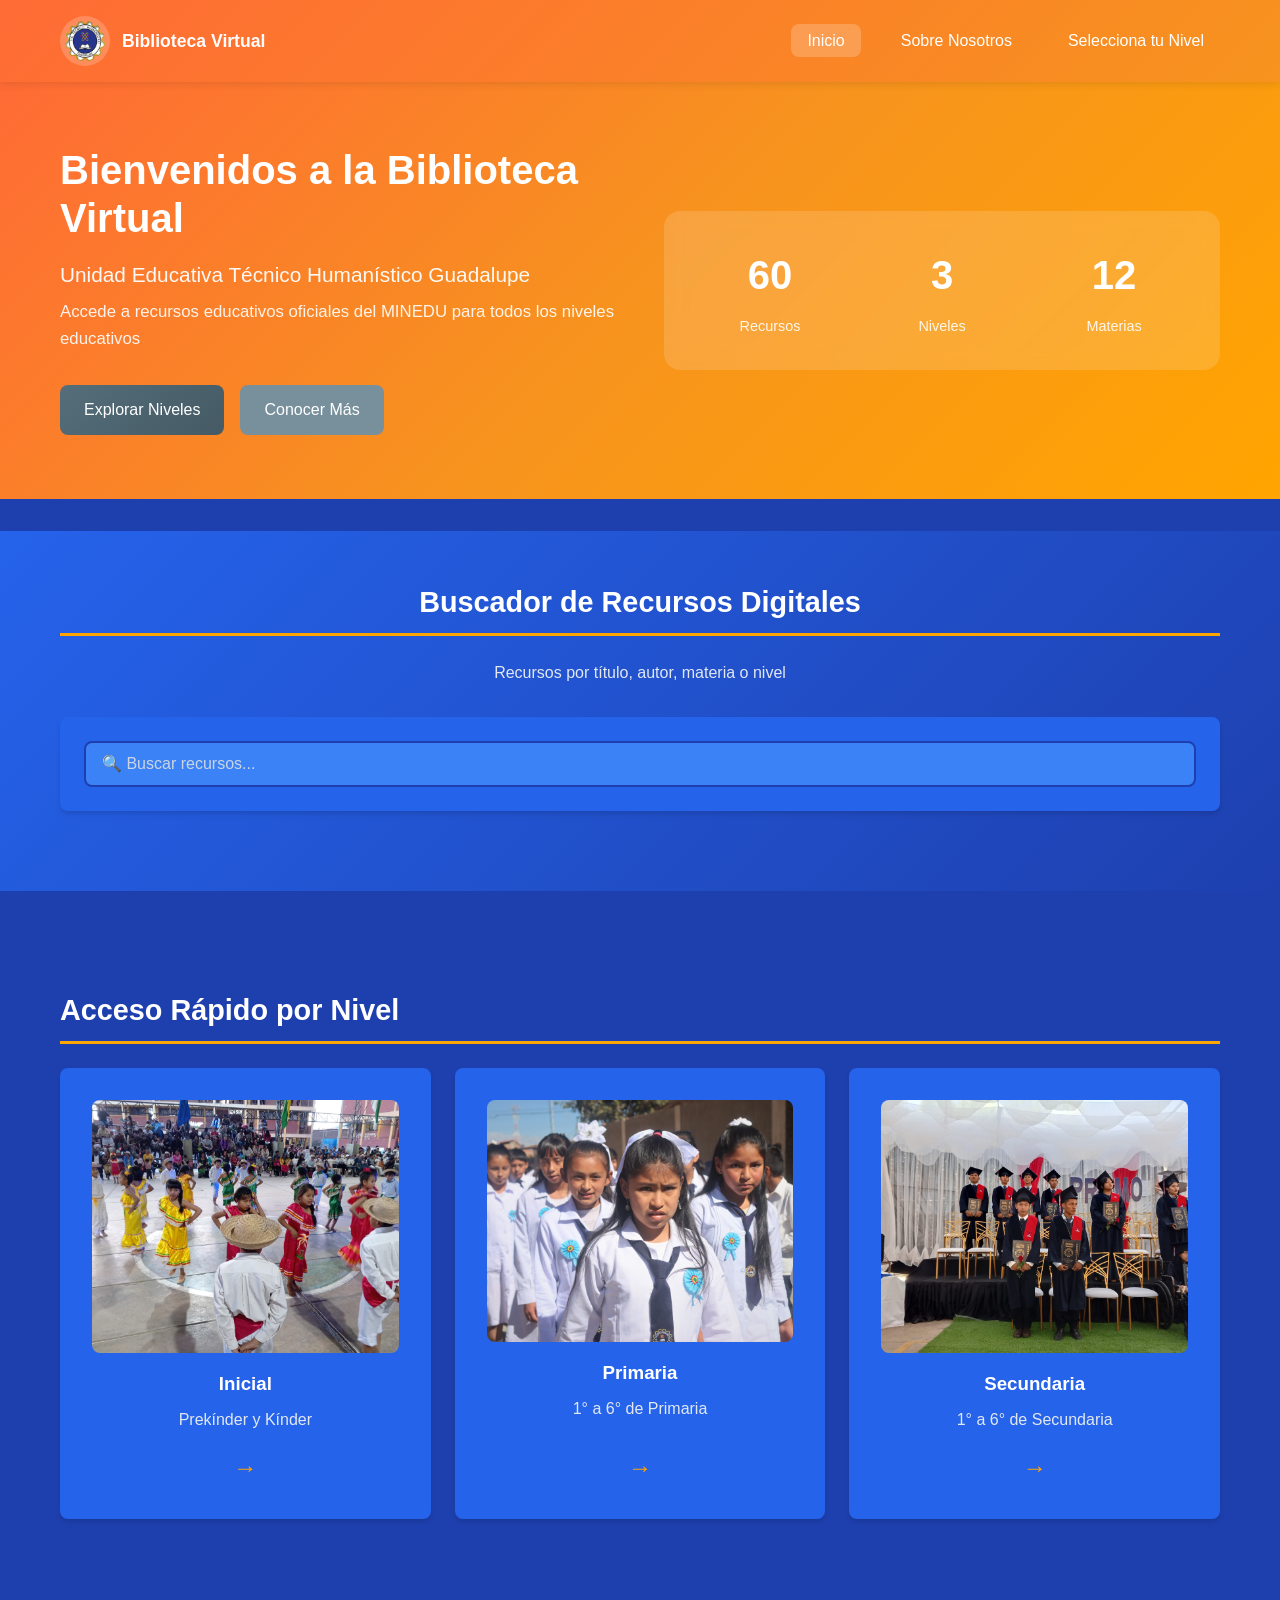
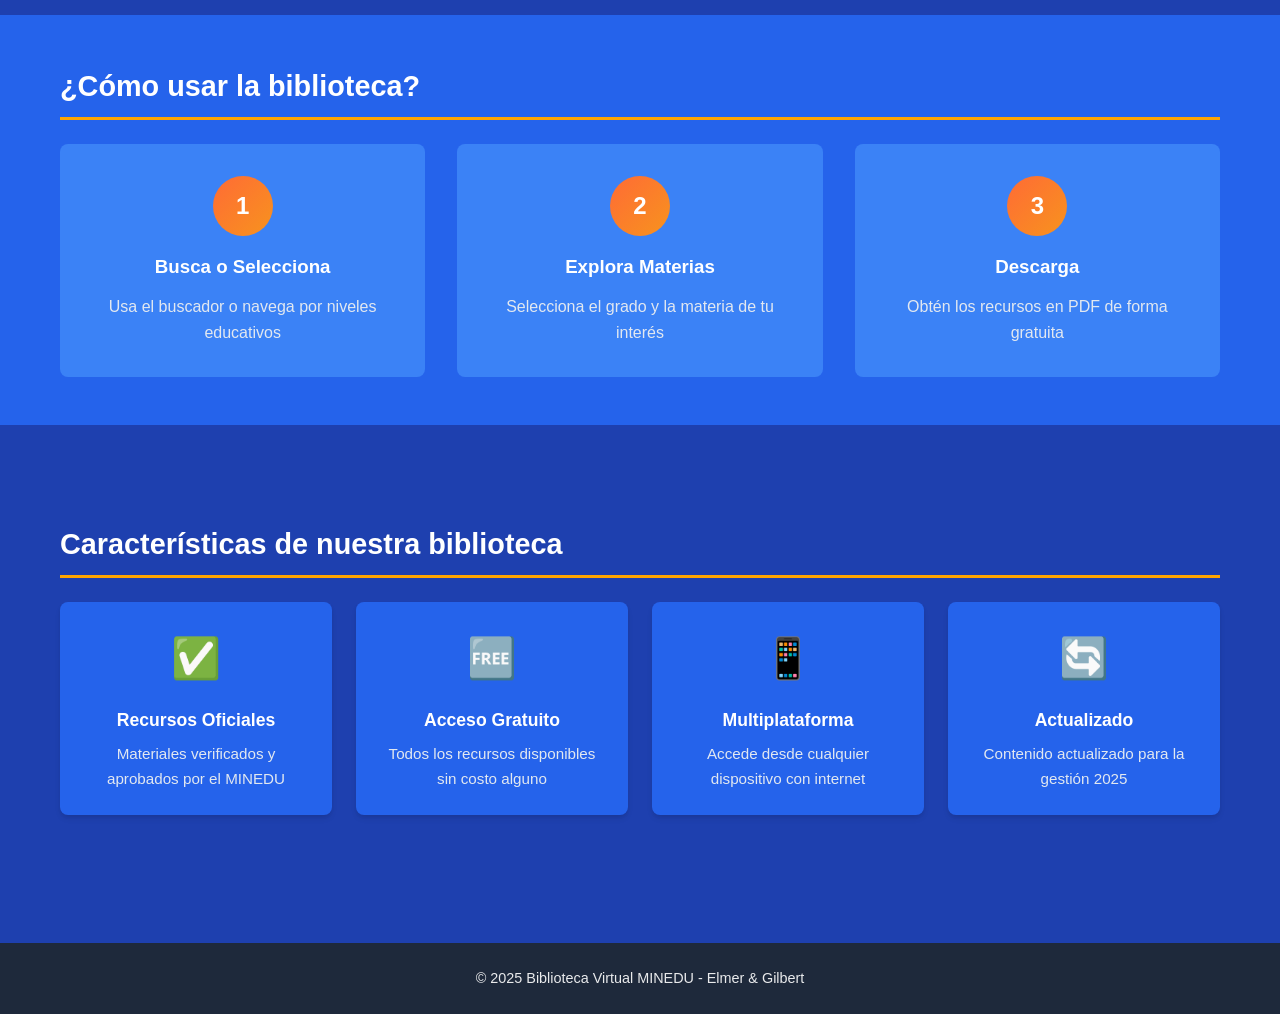
==== commit f3470595: "imágenes por emojis" ====
--- a/biblioteca-colegio/pages/inicio.html
+++ b/biblioteca-colegio/pages/inicio.html
@@ -87,19 +87,25 @@
                 <h2 style="color: white;">Acceso Rápido por Nivel</h2>
                 <div class="quick-grid">
                     <a href="inicial.html" class="quick-card">
-                        <div class="quick-icon">👶</div>
+                        <div class="quick-icon">
+                            <img src="../src/img/kinder.jpg" alt="Nivel Inicial">
+                        </div>
                         <h3>Inicial</h3>
                         <p>Prekínder y Kínder</p>
                         <span class="quick-arrow">→</span>
                     </a>
                     <a href="primaria.html" class="quick-card">
-                        <div class="quick-icon">📚</div>
+                        <div class="quick-icon">
+                            <img src="../src/img/primaria.jpg" alt="Nivel Primaria">
+                        </div>
                         <h3>Primaria</h3>
                         <p>1° a 6° de Primaria</p>
                         <span class="quick-arrow">→</span>
                     </a>
                     <a href="secundaria.html" class="quick-card">
-                        <div class="quick-icon">🎓</div>
+                        <div class="quick-icon">
+                            <img src="../src/img/secundaria.jpg" alt="Nivel Secundaria">
+                        </div>
                         <h3>Secundaria</h3>
                         <p>1° a 6° de Secundaria</p>
                         <span class="quick-arrow">→</span>
--- a/biblioteca-colegio/src/css/inicio.css
+++ b/biblioteca-colegio/src/css/inicio.css
@@ -186,6 +186,13 @@
     margin-bottom: 1rem;
 }
 
+.quick-icon img {
+    width: 100%;
+    height: 100%;
+    object-fit: cover;
+    border-radius: 8px;
+}
+
 .quick-card h3 {
     color: white;
     margin-bottom: 0.5rem;
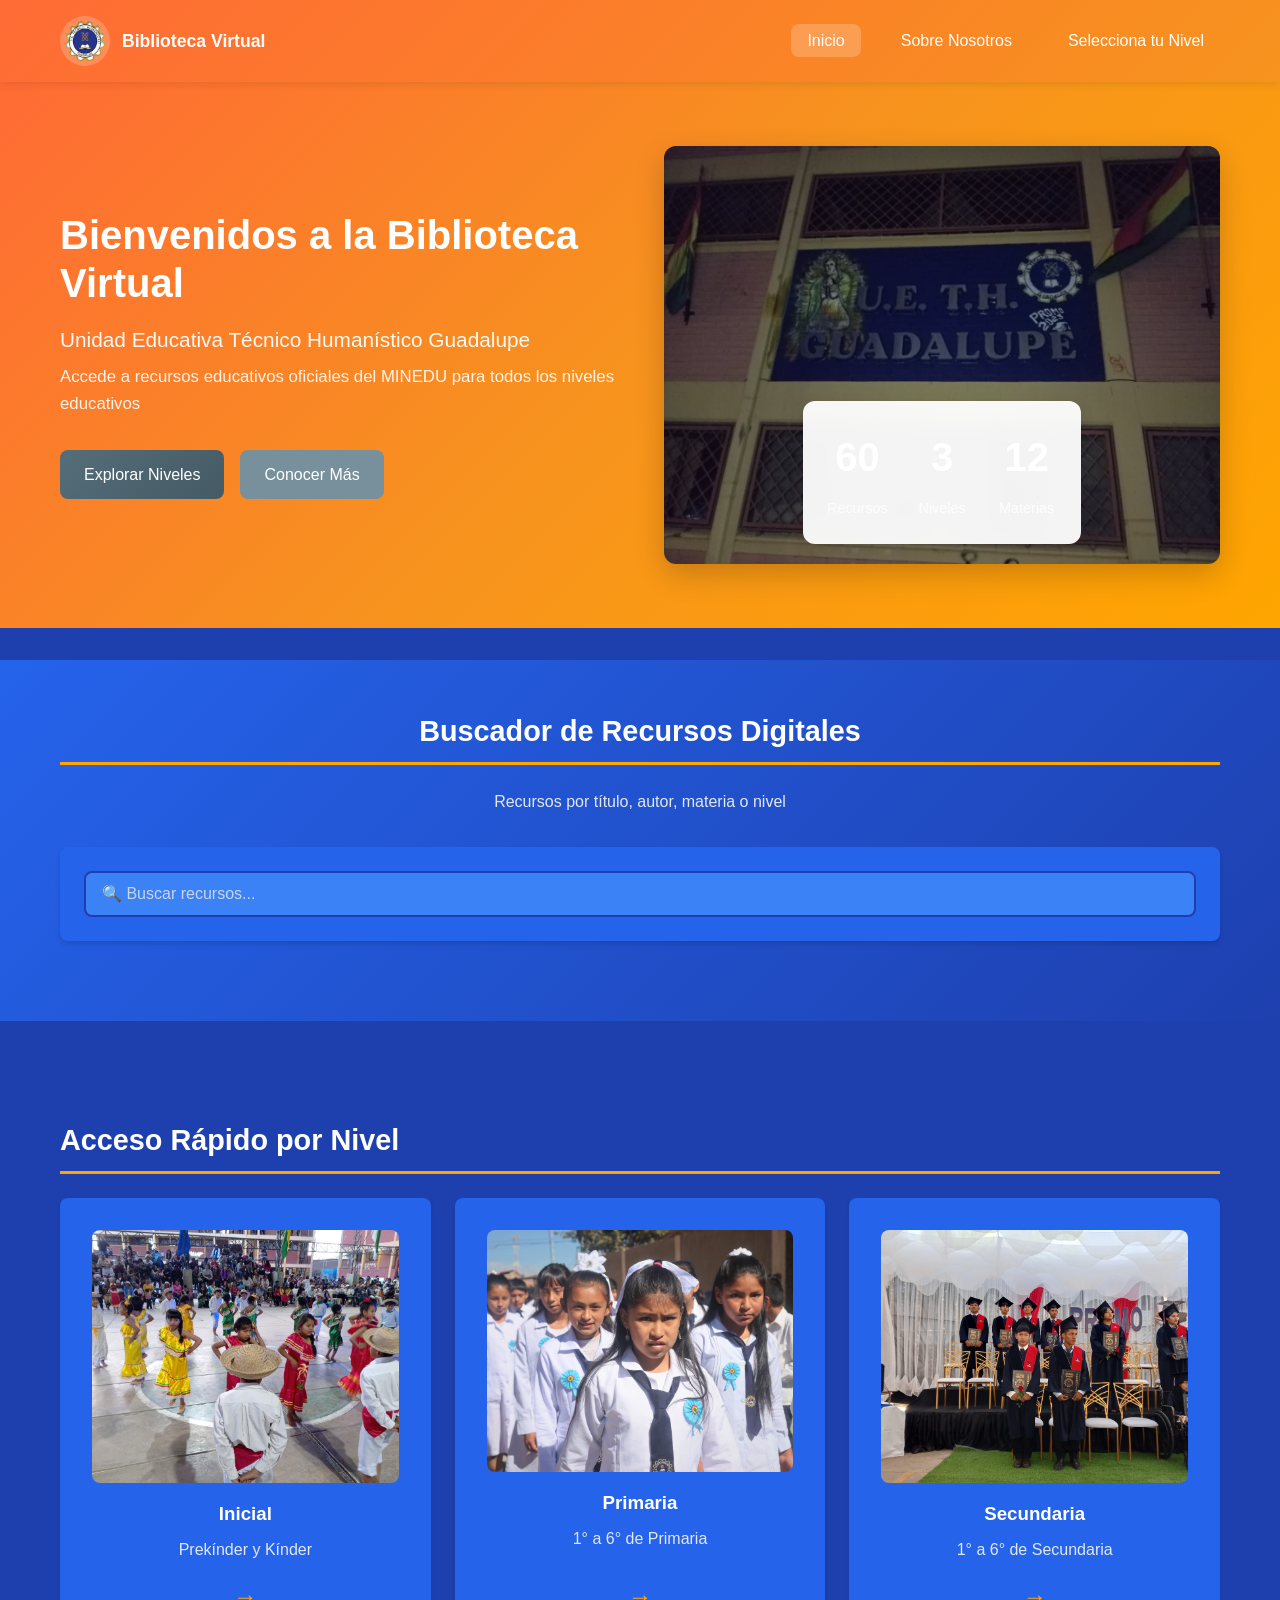
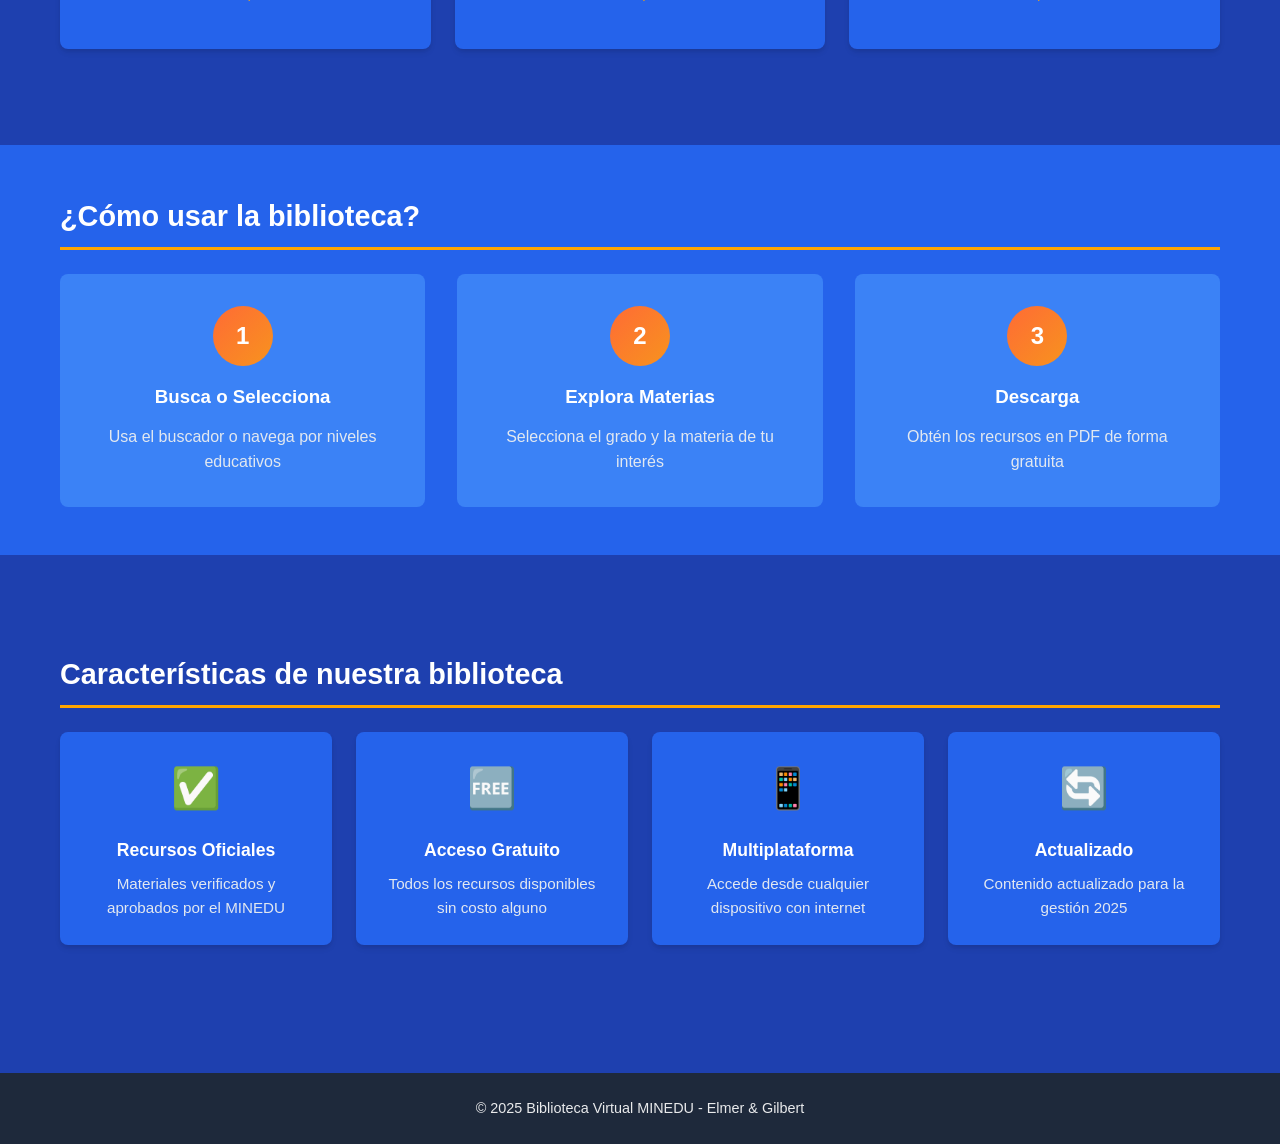
==== commit ef82a02d: "imagen por logo de UE" ====
--- a/biblioteca-colegio/pages/inicio.html
+++ b/biblioteca-colegio/pages/inicio.html
@@ -39,6 +39,7 @@
                     </div>
                 </div>
                 <div class="hero-image">
+                    <img src="../src/img/banner/entrada.jpeg" alt="Entrada Guadalupe" class="hero-main-image">
                     <div class="stats-preview">
                         <div class="stat-item">
                             <span class="stat-number" id="totalResources">0</span>
--- a/biblioteca-colegio/src/css/inicio.css
+++ b/biblioteca-colegio/src/css/inicio.css
@@ -92,6 +92,22 @@
     flex-wrap: wrap;
 }
 
+.hero-image {
+    position: relative;
+    display: flex;
+    align-items: center;
+    justify-content: center;
+}
+
+.hero-main-image {
+    width: 100%;
+    max-width: 600px;
+    height: auto;
+    border-radius: 12px;
+    box-shadow: 0 10px 30px rgba(0, 0, 0, 0.2);
+    object-fit: cover;
+}
+
 .stats-preview {
     background: rgba(255, 255, 255, 0.15);
     backdrop-filter: blur(10px);
@@ -100,6 +116,14 @@
     display: grid;
     grid-template-columns: repeat(3, 1fr);
     gap: 1.5rem;
+    position: absolute;
+    bottom: 20px;
+    left: 50%;
+    transform: translateX(-50%);
+    background: rgba(255, 255, 255, 0.95);
+    padding: 1.5rem;
+    border-radius: 12px;
+    box-shadow: 0 5px 15px rgba(0, 0, 0, 0.1);
 }
 
 .stat-item {
@@ -326,6 +350,10 @@
     .hero-buttons .btn {
         width: 100%;
     }
+    
+    .hero-main-image {
+        max-width: 100%;
+    }
 }
 
 @media (max-width: 480px) {
